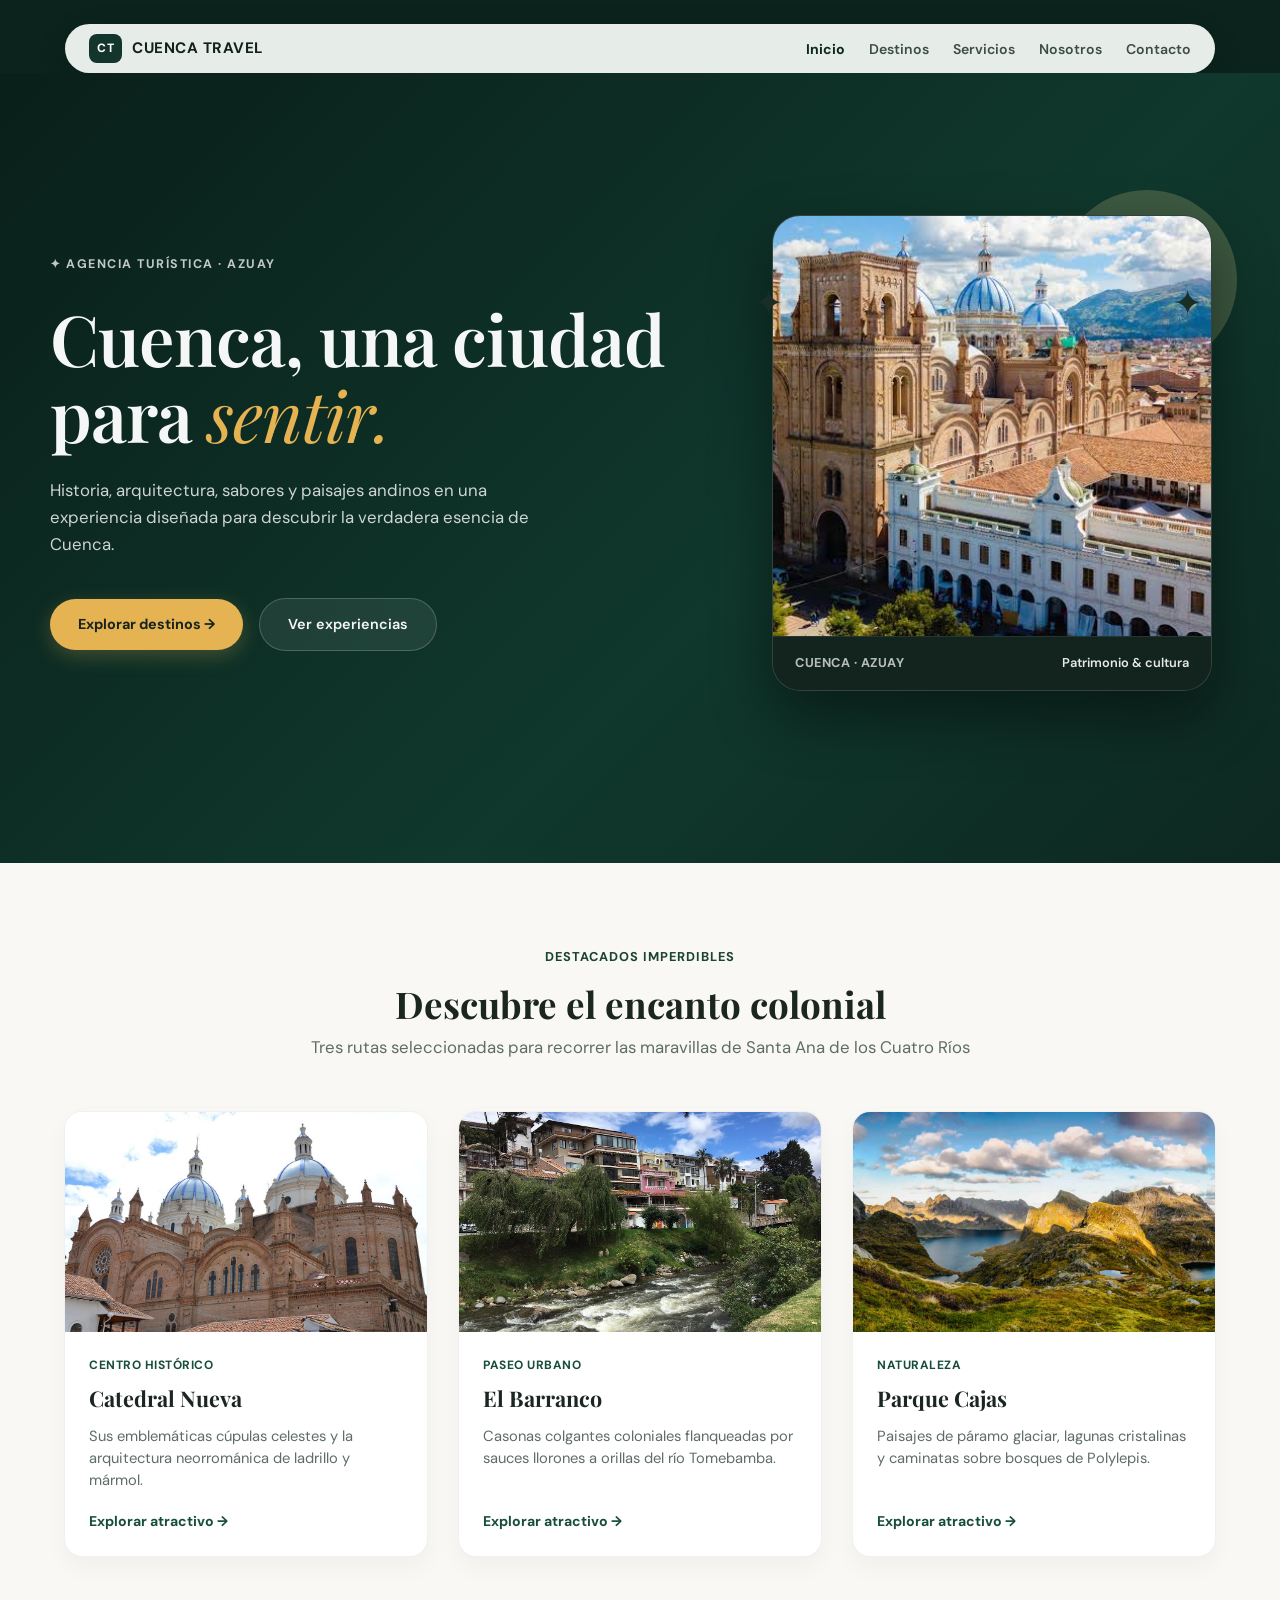
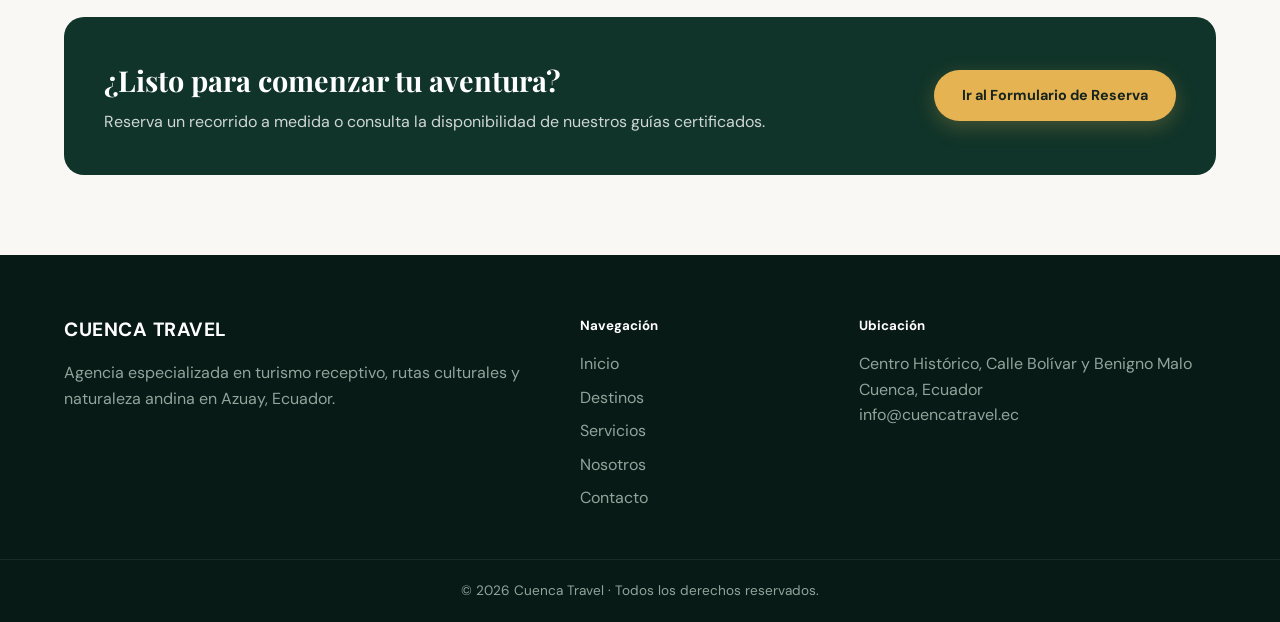
==== index.html @ 879805c0 "SUBIR PAGINA" ====
<!DOCTYPE html>
<html lang="es">
<head>
  <meta charset="UTF-8">
  <meta name="viewport" content="width=device-width, initial-scale=1.0">
  <title>Cuenca Travel | Agencia Turística Azuay</title>
  <link rel="stylesheet" href="css/styles.css">
  <link rel="preconnect" href="https://fonts.googleapis.com">
  <link rel="preconnect" href="https://fonts.gstatic.com" crossorigin>
  <link href="https://fonts.googleapis.com/css2?family=DM+Sans:ital,opsz,wght@0,9..40,400;0,9..40,600;0,9..40,700;1,9..40,400&family=Playfair+Display:ital,wght@0,600;0,700;1,400;1,600&display=swap" rel="stylesheet">
</head>
<body class="page-home">

  <!-- NAVBAR CÁPSULA FLOTANTE -->
  <header class="pill-header-wrap">
    <div class="pill-navbar">
      <a href="index.html" class="pill-brand">
        <span class="badge-icon">CT</span>
        <strong>CUENCA TRAVEL</strong>
      </a>
      <nav class="pill-nav">
        <ul>
          <li><a href="index.html" class="active">Inicio</a></li>
          <li><a href="destinos.html">Destinos</a></li>
          <li><a href="servicios.html">Servicios</a></li>
          <li><a href="nosotros.html">Nosotros</a></li>
          <li><a href="contacto.html">Contacto</a></li>
        </ul>
      </nav>
    </div>
  </header>

  <main>
    <!-- HERO SECTION MODERNO -->
    <section class="editorial-hero">
      <div class="circle-blur"></div>
      
      <div class="hero-grid-editorial">
        
        <!-- TEXTO IZQUIERDA -->
        <div class="editorial-copy">
          <span class="hero-eyebrow">✦ AGENCIA TURÍSTICA · AZUAY</span>
          <h1 class="hero-editorial-title">
            Cuenca, una ciudad para <em>sentir.</em>
          </h1>
          <p class="hero-editorial-text">
            Historia, arquitectura, sabores y paisajes andinos en una experiencia diseñada para descubrir la verdadera esencia de Cuenca.
          </p>
          <div class="editorial-cta-group">
            <a href="destinos.html" class="btn-pill-gold">Explorar destinos &rarr;</a>
            <a href="servicios.html" class="btn-pill-glass">Ver experiencias</a>
          </div>
        </div>

    
        <div class="editorial-visual">
          <div class="visual-card-wrapper">
            <div class="sparkle sp-1">✦</div>
            <div class="sparkle sp-2">✦</div>
            <div class="ambient-circle"></div>

            <article class="featured-floating-card">
              <div class="floating-card-image">
                <img src="images/hero.webp" alt="Panorámica de Cuenca">
              </div>
              <footer class="card-bar">
                <span class="bar-tag">CUENCA · AZUAY</span>
                <span class="bar-category">Patrimonio & cultura</span>
              </footer>
            </article>
          </div>
        </div>

      </div>
    </section>

    
    <section class="section-padding bg-cream">
      <div class="container">
        <div class="editorial-heading text-center">
          <span class="sub-badge">Destacados Imperdibles</span>
          <h2>Descubre el encanto colonial</h2>
          <p>Tres rutas seleccionadas para recorrer las maravillas de Santa Ana de los Cuatro Ríos</p>
        </div>

        <div class="editorial-tri-grid">
          <article class="clean-card">
            <div class="clean-card-img">
              <img src="images/catedral.webp" onerror="this.src='https://images.unsplash.com/photo-1596422846543-75c6fc197f07?w=600&auto=format&fit=crop&q=80'" alt="Catedral de Cuenca">
            </div>
            <div class="clean-card-body">
              <span class="meta-tag">Centro Histórico</span>
              <h3>Catedral Nueva</h3>
              <p>Sus emblemáticas cúpulas celestes y la arquitectura neorrománica de ladrillo y mármol.</p>
              <a href="destinos.html" class="link-clean">Explorar atractivo &rarr;</a>
            </div>
          </article>

          <article class="clean-card">
            <div class="clean-card-img">
              <img src="images/barranco.webp" onerror="this.src='https://images.unsplash.com/photo-1544644181-1484b3fdfc62?w=600&auto=format&fit=crop&q=80'" alt="Barranco de Cuenca">
            </div>
            <div class="clean-card-body">
              <span class="meta-tag">Paseo Urbano</span>
              <h3>El Barranco</h3>
              <p>Casonas colgantes coloniales flanqueadas por sauces llorones a orillas del río Tomebamba.</p>
              <a href="destinos.html" class="link-clean">Explorar atractivo &rarr;</a>
            </div>
          </article>

          <article class="clean-card">
            <div class="clean-card-img">
              <img src="images/cajas.webp" onerror="this.src='https://images.unsplash.com/photo-1506744038136-46273834b3fb?w=600&auto=format&fit=crop&q=80'" alt="Parque Nacional Cajas">
            </div>
            <div class="clean-card-body">
              <span class="meta-tag">Naturaleza</span>
              <h3>Parque Cajas</h3>
              <p>Paisajes de páramo glaciar, lagunas cristalinas y caminatas sobre bosques de Polylepis.</p>
              <a href="destinos.html" class="link-clean">Explorar atractivo &rarr;</a>
            </div>
          </article>
        </div>

        <div class="editorial-bottom-cta">
          <div class="cta-inner-clean">
            <div>
              <h3>¿Listo para comenzar tu aventura?</h3>
              <p>Reserva un recorrido a medida o consulta la disponibilidad de nuestros guías certificados.</p>
            </div>
            <a href="contacto.html" class="btn-pill-gold">Ir al Formulario de Reserva</a>
          </div>
        </div>
      </div>
    </section>
  </main>

  <!-- FOOTER -->
  <footer class="footer-editorial">
    <div class="container footer-clean-grid">
      <div>
        <h4 class="footer-logo">CUENCA TRAVEL</h4>
        <p>Agencia especializada en turismo receptivo, rutas culturales y naturaleza andina en Azuay, Ecuador.</p>
      </div>
      <div>
        <h5>Navegación</h5>
        <ul>
          <li><a href="index.html">Inicio</a></li>
          <li><a href="destinos.html">Destinos</a></li>
          <li><a href="servicios.html">Servicios</a></li>
          <li><a href="nosotros.html">Nosotros</a></li>
          <li><a href="contacto.html">Contacto</a></li>
        </ul>
      </div>
      <div>
        <h5>Ubicación</h5>
        <p>Centro Histórico, Calle Bolívar y Benigno Malo</p>
        <p>Cuenca, Ecuador</p>
        <p>info@cuencatravel.ec</p>
      </div>
    </div>
    <div class="footer-legal">
      <p>&copy; 2026 Cuenca Travel · Todos los derechos reservados.</p>
    </div>
  </footer>

</body>
</html>
---- css/styles.css ----
/* ===================================================
   VARIABLES DE COLOR EDITORIAL (ESTILO CUENCA TRAVEL)
   =================================================== */
:root {
  --bg-dark-green: #0b231c;       /* Verde bosque profundo */
  --bg-dark-gradient: linear-gradient(135deg, #091f19 0%, #10382d 60%, #0d2820 100%);
  --pill-nav-bg: #e6ede8;         /* Fondo crema claro de la cápsula */
  --gold-accent: #e5b352;         /* Amarillo ocre del botón */
  --gold-accent-hover: #cfa042;
  --cream-bg: #f9f8f5;           /* Fondo beige editorial */
  --text-dark: #1b2621;
  --text-muted: #5e6d65;
  --text-light: #f5f7f6;
  --glass-btn-bg: rgba(255, 255, 255, 0.08);
  --glass-btn-border: rgba(255, 255, 255, 0.2);
  --font-serif: 'Playfair Display', Georgia, serif;
  --font-sans: 'DM Sans', -apple-system, BlinkMacSystemFont, sans-serif;
  --transition: all 0.3s cubic-bezier(0.2, 0.8, 0.2, 1);
}

/* ===================================================
   RESET & BOX MODELING BÁSICO
   =================================================== */
*, *::before, *::after {
  box-sizing: border-box;
  margin: 0;
  padding: 0;
}

html {
  scroll-behavior: smooth;
}

body {
  font-family: var(--font-sans);
  background-color: var(--cream-bg);
  color: var(--text-dark);
  line-height: 1.6;
  overflow-x: hidden;
}

img {
  max-width: 100%;
  height: auto;
  display: block;
}

a {
  text-decoration: none;
  color: inherit;
  transition: var(--transition);
}

ul {
  list-style: none;
}

.container {
  width: 90%;
  max-width: 1200px;
  margin: 0 auto;
}

.section-padding {
  padding: 80px 0;
}

.text-center {
  text-align: center;
}

/* ===================================================
   NAVBAR EN FORMA DE CÁPSULA (PILL NAV)
   =================================================== */
.pill-header-wrap {
  background-color: #0b231c;
  padding: 24px 20px 0 20px;
  display: flex;
  justify-content: center;
}

.pill-navbar {
  background-color: var(--pill-nav-bg);
  width: 100%;
  max-width: 1150px;
  border-radius: 40px;
  padding: 10px 24px;
  display: flex;
  justify-content: space-between;
  align-items: center;
  box-shadow: 0 10px 30px rgba(0, 0, 0, 0.15);
}

.pill-brand {
  display: flex;
  align-items: center;
  gap: 10px;
  color: #122119;
  font-size: 0.95rem;
  letter-spacing: 0.5px;
}

.badge-icon {
  background-color: #14352b;
  color: #ffffff;
  font-size: 0.75rem;
  font-weight: 800;
  padding: 5px 8px;
  border-radius: 8px;
}

.pill-nav ul {
  display: flex;
  gap: 24px;
  align-items: center;
}

.pill-nav a {
  font-size: 0.88rem;
  font-weight: 600;
  color: #3b4d44;
  padding: 4px 0;
  position: relative;
}

.pill-nav a:hover,
.pill-nav a.active {
  color: #0d2820;
  font-weight: 700;
}

/* ===================================================
   HERO EDITORIAL OSCURO (INDEX.HTML)
   =================================================== */
.editorial-hero {
  position: relative;
  background: var(--bg-dark-gradient);
  color: var(--text-light);
  padding: 70px 20px 100px 20px;
  min-height: calc(100vh - 110px);
  display: flex;
  align-items: center;
  overflow: hidden;
}

.hero-grid-editorial {
  width: 100%;
  max-width: 1180px;
  margin: 0 auto;
  display: grid;
  grid-template-columns: 1.15fr 0.85fr;
  gap: 60px;
  align-items: center;
  position: relative;
  z-index: 2;
}

.hero-eyebrow {
  display: block;
  font-size: 0.78rem;
  font-weight: 700;
  letter-spacing: 1.5px;
  color: rgba(255, 255, 255, 0.75);
  margin-bottom: 25px;
}

.hero-editorial-title {
  font-family: var(--font-serif);
  font-size: clamp(3rem, 5.5vw, 4.8rem);
  font-weight: 600;
  line-height: 1.08;
  letter-spacing: -1px;
  margin-bottom: 25px;
}

.hero-editorial-title em {
  font-style: italic;
  font-weight: 400;
  color: var(--gold-accent);
}

.hero-editorial-text {
  font-size: 1.05rem;
  color: rgba(255, 255, 255, 0.8);
  max-width: 480px;
  line-height: 1.6;
  margin-bottom: 40px;
}

.editorial-cta-group {
  display: flex;
  align-items: center;
  gap: 16px;
  flex-wrap: wrap;
}

.btn-pill-gold {
  display: inline-block;
  background-color: var(--gold-accent);
  color: #17241d;
  font-weight: 700;
  font-size: 0.9rem;
  padding: 14px 28px;
  border-radius: 30px;
  border: none;
  cursor: pointer;
  box-shadow: 0 6px 20px rgba(229, 179, 82, 0.25);
  transition: var(--transition);
}

.btn-pill-gold:hover {
  background-color: var(--gold-accent-hover);
  transform: translateY(-2px);
}

.btn-pill-glass {
  display: inline-block;
  background-color: var(--glass-btn-bg);
  color: var(--text-light);
  border: 1px solid var(--glass-btn-border);
  backdrop-filter: blur(8px);
  font-weight: 600;
  font-size: 0.9rem;
  padding: 14px 28px;
  border-radius: 30px;
  transition: var(--transition);
}

.btn-pill-glass:hover {
  background-color: rgba(255, 255, 255, 0.16);
  transform: translateY(-2px);
}

/* COMPOSICIÓN FOTOGRÁFICA Y ELEMENTOS VISUALES */
.editorial-visual {
  display: flex;
  justify-content: center;
  position: relative;
}

.visual-card-wrapper {
  position: relative;
  width: 100%;
  max-width: 440px;
}

.ambient-circle {
  position: absolute;
  top: -25px;
  right: -25px;
  width: 180px;
  height: 180px;
  border-radius: 50%;
  background: #73845b;
  opacity: 0.45;
  z-index: 1;
}

.sparkle {
  position: absolute;
  font-size: 2.2rem;
  color: #1a2e26;
  z-index: 3;
}

.sp-1 { top: 60px; left: -18px; }
.sp-2 { top: 60px; right: 10px; }

.featured-floating-card {
  position: relative;
  z-index: 2;
  background: #1b2f27;
  border-radius: 28px;
  overflow: hidden;
  box-shadow: 0 25px 60px rgba(0, 0, 0, 0.45);
  border: 1px solid rgba(255, 255, 255, 0.1);
  transition: var(--transition);
}

.featured-floating-card:hover {
  transform: translateY(-6px);
}

.floating-card-image {
  height: 420px;
  width: 100%;
  overflow: hidden;
  background-color: #274238;
}

.floating-card-image img {
  width: 100%;
  height: 100%;
  object-fit: cover;
}

.card-bar {
  background-color: #12241d;
  padding: 16px 22px;
  display: flex;
  justify-content: space-between;
  align-items: center;
  font-size: 0.8rem;
  border-top: 1px solid rgba(255, 255, 255, 0.08);
}

.bar-tag {
  color: rgba(255, 255, 255, 0.7);
  font-weight: 700;
  letter-spacing: 0.5px;
}

.bar-category {
  color: rgba(255, 255, 255, 0.9);
  font-weight: 600;
}

/* ===================================================
   SECCIÓN DE ATRACTIVOS DESTACADOS (CLEAN CARDS)
   =================================================== */
.bg-cream {
  background-color: var(--cream-bg);
}

.editorial-heading {
  margin-bottom: 50px;
}

.sub-badge {
  font-size: 0.8rem;
  font-weight: 700;
  text-transform: uppercase;
  color: #1a4235;
  letter-spacing: 1px;
}

.editorial-heading h2 {
  font-family: var(--font-serif);
  font-size: 2.3rem;
  color: var(--text-dark);
  margin-top: 6px;
}

.editorial-heading p {
  color: var(--text-muted);
  font-size: 1.05rem;
}

.editorial-tri-grid {
  display: grid;
  grid-template-columns: repeat(auto-fit, minmax(310px, 1fr));
  gap: 30px;
}

.clean-card {
  background: #ffffff;
  border-radius: 18px;
  overflow: hidden;
  box-shadow: 0 10px 25px rgba(0, 0, 0, 0.04);
  border: 1px solid rgba(0, 0, 0, 0.06);
  transition: var(--transition);
  display: flex;
  flex-direction: column;
}

.clean-card:hover {
  transform: translateY(-6px);
  box-shadow: 0 16px 35px rgba(0, 0, 0, 0.08);
}

.clean-card-img {
  height: 220px;
  background-color: #e2e8e4;
  overflow: hidden;
}

.clean-card-img img {
  width: 100%;
  height: 100%;
  object-fit: cover;
  transition: transform 0.5s ease;
}

.clean-card:hover .clean-card-img img {
  transform: scale(1.05);
}

.clean-card-body {
  padding: 24px;
  display: flex;
  flex-direction: column;
  flex-grow: 1;
}

.meta-tag {
  font-size: 0.75rem;
  font-weight: 700;
  color: #174d3d;
  text-transform: uppercase;
  letter-spacing: 0.5px;
}

.clean-card-body h3 {
  font-family: var(--font-serif);
  font-size: 1.35rem;
  margin: 6px 0 10px 0;
  color: var(--text-dark);
}

.clean-card-body p {
  font-size: 0.92rem;
  color: var(--text-muted);
  line-height: 1.5;
  margin-bottom: 18px;
  flex-grow: 1;
}

.link-clean {
  font-weight: 700;
  font-size: 0.88rem;
  color: #174d3d;
  align-self: flex-start;
}

.link-clean:hover {
  transform: translateX(4px);
}

/* CTA BANNER INFERIOR EN EL INICIO */
.editorial-bottom-cta {
  margin-top: 60px;
}

.cta-inner-clean {
  background-color: #103429;
  color: #ffffff;
  border-radius: 20px;
  padding: 40px;
  display: flex;
  justify-content: space-between;
  align-items: center;
  flex-wrap: wrap;
  gap: 20px;
}

.cta-inner-clean h3 {
  font-family: var(--font-serif);
  font-size: 1.8rem;
  margin-bottom: 6px;
}

.cta-inner-clean p {
  color: rgba(255, 255, 255, 0.8);
}

/* ===================================================
   BANNER GENERAL DE PÁGINAS INTERNAS
   =================================================== */
.editorial-banner {
  background: var(--bg-dark-gradient);
  color: #ffffff;
  padding: 60px 20px;
}

.sub-badge-gold {
  color: var(--gold-accent);
  font-size: 0.8rem;
  font-weight: 700;
  text-transform: uppercase;
  letter-spacing: 1.5px;
  display: block;
  margin-bottom: 8px;
}

.editorial-banner h1 {
  font-family: var(--font-serif);
  font-size: clamp(2rem, 4vw, 2.8rem);
  margin-bottom: 10px;
}

.editorial-banner p {
  color: rgba(255, 255, 255, 0.8);
  max-width: 620px;
  margin: 0 auto;
  font-size: 0.98rem;
}

/* ===================================================
   CARDS 3D CON EFECTO FLIP (DESTINOS.HTML)
   =================================================== */
.cards-grid-3d {
  display: grid;
  grid-template-columns: repeat(auto-fit, minmax(320px, 1fr));
  gap: 32px;
}

.card-flip-container {
  height: 430px;
  perspective: 1000px; /* Profundidad 3D */
}

.card-flip-inner {
  position: relative;
  width: 100%;
  height: 100%;
  transition: transform 0.8s cubic-bezier(0.175, 0.885, 0.32, 1.275);
  transform-style: preserve-3d;
  border-radius: 20px;
  box-shadow: 0 10px 30px rgba(0, 0, 0, 0.08);
}

.card-flip-container:hover .card-flip-inner {
  transform: rotateY(180deg);
}

.card-front, .card-back {
  position: absolute;
  inset: 0;
  -webkit-backface-visibility: hidden;
  backface-visibility: hidden;
  border-radius: 20px;
  overflow: hidden;
}

.card-front img {
  width: 100%;
  height: 100%;
  object-fit: cover;
}

.card-front-overlay {
  position: absolute;
  bottom: 0;
  left: 0;
  right: 0;
  background: linear-gradient(to top, rgba(9, 31, 25, 0.95), transparent);
  padding: 30px 22px 22px 22px;
  color: #ffffff;
}

.card-front-overlay h3 {
  font-family: var(--font-serif);
  font-size: 1.35rem;
  margin-bottom: 6px;
}

.tag {
  font-size: 0.75rem;
  background: var(--gold-accent);
  color: #0b231c;
  padding: 3px 8px;
  border-radius: 4px;
  font-weight: 700;
}

.card-back {
  background: #ffffff;
  transform: rotateY(180deg);
  padding: 30px;
  display: flex;
  flex-direction: column;
  justify-content: space-between;
  border: 1px solid rgba(0, 0, 0, 0.08);
}

.card-back h3 {
  font-family: var(--font-serif);
  color: #10382d;
  font-size: 1.3rem;
}

.card-back p {
  font-size: 0.88rem;
  color: var(--text-muted);
}

.btn-card {
  align-self: flex-start;
  padding: 8px 18px;
  background: #10382d;
  color: #ffffff;
  font-size: 0.85rem;
  font-weight: 700;
  border-radius: 20px;
}

.btn-card:hover {
  background: #0b231c;
}

/* ===================================================
   TARJETAS DE PAQUETES (SERVICIOS.HTML)
   =================================================== */
.pricing-grid {
  display: grid;
  grid-template-columns: repeat(auto-fit, minmax(260px, 1fr));
  gap: 30px;
}

.package-card {
  background: #ffffff;
  border-radius: 20px;
  border: 1px solid rgba(0,0,0,0.06);
  box-shadow: 0 10px 30px rgba(0,0,0,0.04);
  display: flex;
  flex-direction: column;
  overflow: hidden;
  position: relative;
  transition: var(--transition);
}

.package-card:hover {
  transform: translateY(-8px);
  box-shadow: 0 18px 40px rgba(0,0,0,0.08);
}

.package-card.featured {
  border: 2px solid var(--gold-accent);
}

.package-badge {
  position: absolute;
  top: 15px;
  right: -30px;
  background: var(--gold-accent);
  color: #0b231c;
  font-size: 0.72rem;
  font-weight: 800;
  padding: 4px 32px;
  transform: rotate(45deg);
}

.package-header {
  padding: 30px 24px 20px 24px;
  border-bottom: 1px solid rgba(0,0,0,0.06);
}

.package-type {
  font-size: 0.78rem;
  font-weight: 700;
  color: #10382d;
  text-transform: uppercase;
}

.package-header h3 {
  font-family: var(--font-serif);
  font-size: 1.35rem;
  margin: 6px 0;
}

.price-tag {
  display: flex;
  align-items: baseline;
  gap: 2px;
}

.price-tag .currency {
  font-size: 1.2rem;
  font-weight: 700;
  color: #10382d;
}

.price-tag .amount {
  font-size: 2.2rem;
  font-weight: 800;
  color: #10382d;
}

.price-tag .period {
  font-size: 0.85rem;
  color: var(--text-muted);
}

.package-body {
  padding: 24px;
  display: flex;
  flex-direction: column;
  flex-grow: 1;
  justify-content: space-between;
}

.package-desc {
  font-size: 0.9rem;
  color: var(--text-muted);
  margin-bottom: 20px;
}

.package-features {
  margin-bottom: 25px;
}

.package-features li {
  font-size: 0.88rem;
  margin-bottom: 10px;
  padding-left: 20px;
  position: relative;
}

.package-features li::before {
  content: '✓';
  position: absolute;
  left: 0;
  color: #10382d;
  font-weight: bold;
}

.btn-block-custom {
  display: block;
  width: 100%;
  text-align: center;
}

/* ===================================================
   NOSOTROS & PILARES (NOSOTROS.HTML)
   =================================================== */
.history-block {
  max-width: 820px;
  margin: 0 auto 60px auto;
}

.history-block h2 {
  font-family: var(--font-serif);
  font-size: 2.2rem;
  margin: 8px 0 15px 0;
}

.lead-paragraph {
  font-size: 1.1rem;
  color: var(--text-muted);
  line-height: 1.7;
}

.info-pillar-card {
  background: #ffffff;
  padding: 35px 28px;
  border-radius: 18px;
  border: 1px solid rgba(0,0,0,0.06);
  box-shadow: 0 8px 24px rgba(0,0,0,0.04);
}

.pillar-symbol {
  font-size: 1.5rem;
  color: var(--gold-accent);
  margin-bottom: 12px;
}

.info-pillar-card h3 {
  font-family: var(--font-serif);
  font-size: 1.35rem;
  margin-bottom: 12px;
}

.info-pillar-card p {
  font-size: 0.92rem;
  color: var(--text-muted);
}

.values-checklist li {
  font-size: 0.9rem;
  margin-bottom: 10px;
}

.bg-white-custom {
  background: #ffffff;
}

.reasons-editorial-grid {
  display: grid;
  grid-template-columns: repeat(auto-fit, minmax(240px, 1fr));
  gap: 25px;
}

.reason-pill-card {
  background: var(--cream-bg);
  padding: 30px 24px;
  border-radius: 16px;
  border: 1px solid rgba(0,0,0,0.06);
}

.number-tag {
  font-family: var(--font-serif);
  font-size: 1.8rem;
  font-weight: 700;
  color: var(--gold-accent);
  display: block;
  margin-bottom: 6px;
}

.reason-pill-card h4 {
  font-size: 1.1rem;
  margin-bottom: 8px;
}

.reason-pill-card p {
  font-size: 0.88rem;
  color: var(--text-muted);
}

/* ===================================================
   FORMULARIO Y CONTACTO (CONTACTO.HTML)
   =================================================== */
.contact-editorial-layout {
  display: grid;
  grid-template-columns: 1fr 1.4fr;
  gap: 50px;
  align-items: flex-start;
}

.contact-editorial-info h2 {
  font-family: var(--font-serif);
  font-size: 2.2rem;
  margin: 6px 0 12px 0;
}

.contact-editorial-info p {
  color: var(--text-muted);
  font-size: 0.95rem;
  margin-bottom: 30px;
}

.contact-info-pill {
  background: #ffffff;
  padding: 18px 20px;
  border-radius: 14px;
  border: 1px solid rgba(0,0,0,0.06);
  margin-bottom: 16px;
}

.contact-info-pill strong {
  display: block;
  font-size: 0.85rem;
  color: #10382d;
  margin-bottom: 4px;
}

.contact-info-pill p {
  margin-bottom: 0;
  font-size: 0.9rem;
}

.contact-form-container {
  background: #ffffff;
  padding: 40px;
  border-radius: 24px;
  border: 1px solid rgba(0,0,0,0.06);
  box-shadow: 0 12px 35px rgba(0,0,0,0.05);
}

.form-row {
  display: flex;
  gap: 20px;
}

.form-group {
  margin-bottom: 20px;
  flex: 1;
}

.form-group label {
  display: block;
  font-size: 0.88rem;
  font-weight: 600;
  margin-bottom: 8px;
  color: #1b2621;
}

.form-group input,
.form-group select,
.form-group textarea {
  width: 100%;
  padding: 12px 16px;
  border: 1px solid #d0d7d3;
  border-radius: 12px;
  font-family: var(--font-sans);
  font-size: 0.92rem;
  background-color: #fafbfc;
  transition: var(--transition);
}

.form-group input:focus,
.form-group select:focus,
.form-group textarea:focus {
  outline: none;
  border-color: #10382d;
  background-color: #ffffff;
  box-shadow: 0 0 0 4px rgba(16, 56, 45, 0.12);
}

/* ===================================================
   FOOTER EDITORIAL
   =================================================== */
.footer-editorial {
  background-color: #081a15;
  color: #92a49b;
  padding: 60px 0 20px 0;
}

.footer-clean-grid {
  display: grid;
  grid-template-columns: 2fr 1fr 1.5fr;
  gap: 40px;
  padding-bottom: 40px;
}

.footer-logo {
  color: #ffffff;
  font-size: 1.2rem;
  letter-spacing: 0.5px;
  margin-bottom: 15px;
}

.footer-clean-grid h5 {
  color: #ffffff;
  margin-bottom: 15px;
}

.footer-clean-grid ul li {
  margin-bottom: 8px;
}

.footer-clean-grid a:hover {
  color: #ffffff;
  padding-left: 4px;
}

.footer-legal {
  border-top: 1px solid rgba(255, 255, 255, 0.08);
  padding-top: 20px;
  text-align: center;
  font-size: 0.85rem;
}

/* ===================================================
   RESPONSIVE Y MEDIA QUERIES (OBLIGATORIO)
   =================================================== */
@media (max-width: 900px) {
  .hero-grid-editorial {
    grid-template-columns: 1fr;
    text-align: center;
  }

  .hero-editorial-text {
    margin: 0 auto 30px auto;
  }

  .editorial-cta-group {
    justify-content: center;
  }

  .pill-navbar {
    flex-direction: column;
    gap: 15px;
  }

  .pill-nav ul {
    flex-wrap: wrap;
    justify-content: center;
  }

  .contact-editorial-layout {
    grid-template-columns: 1fr;
  }

  .form-row {
    flex-direction: column;
    gap: 0;
  }

  .footer-clean-grid {
    grid-template-columns: 1fr;
    text-align: center;
  }
}
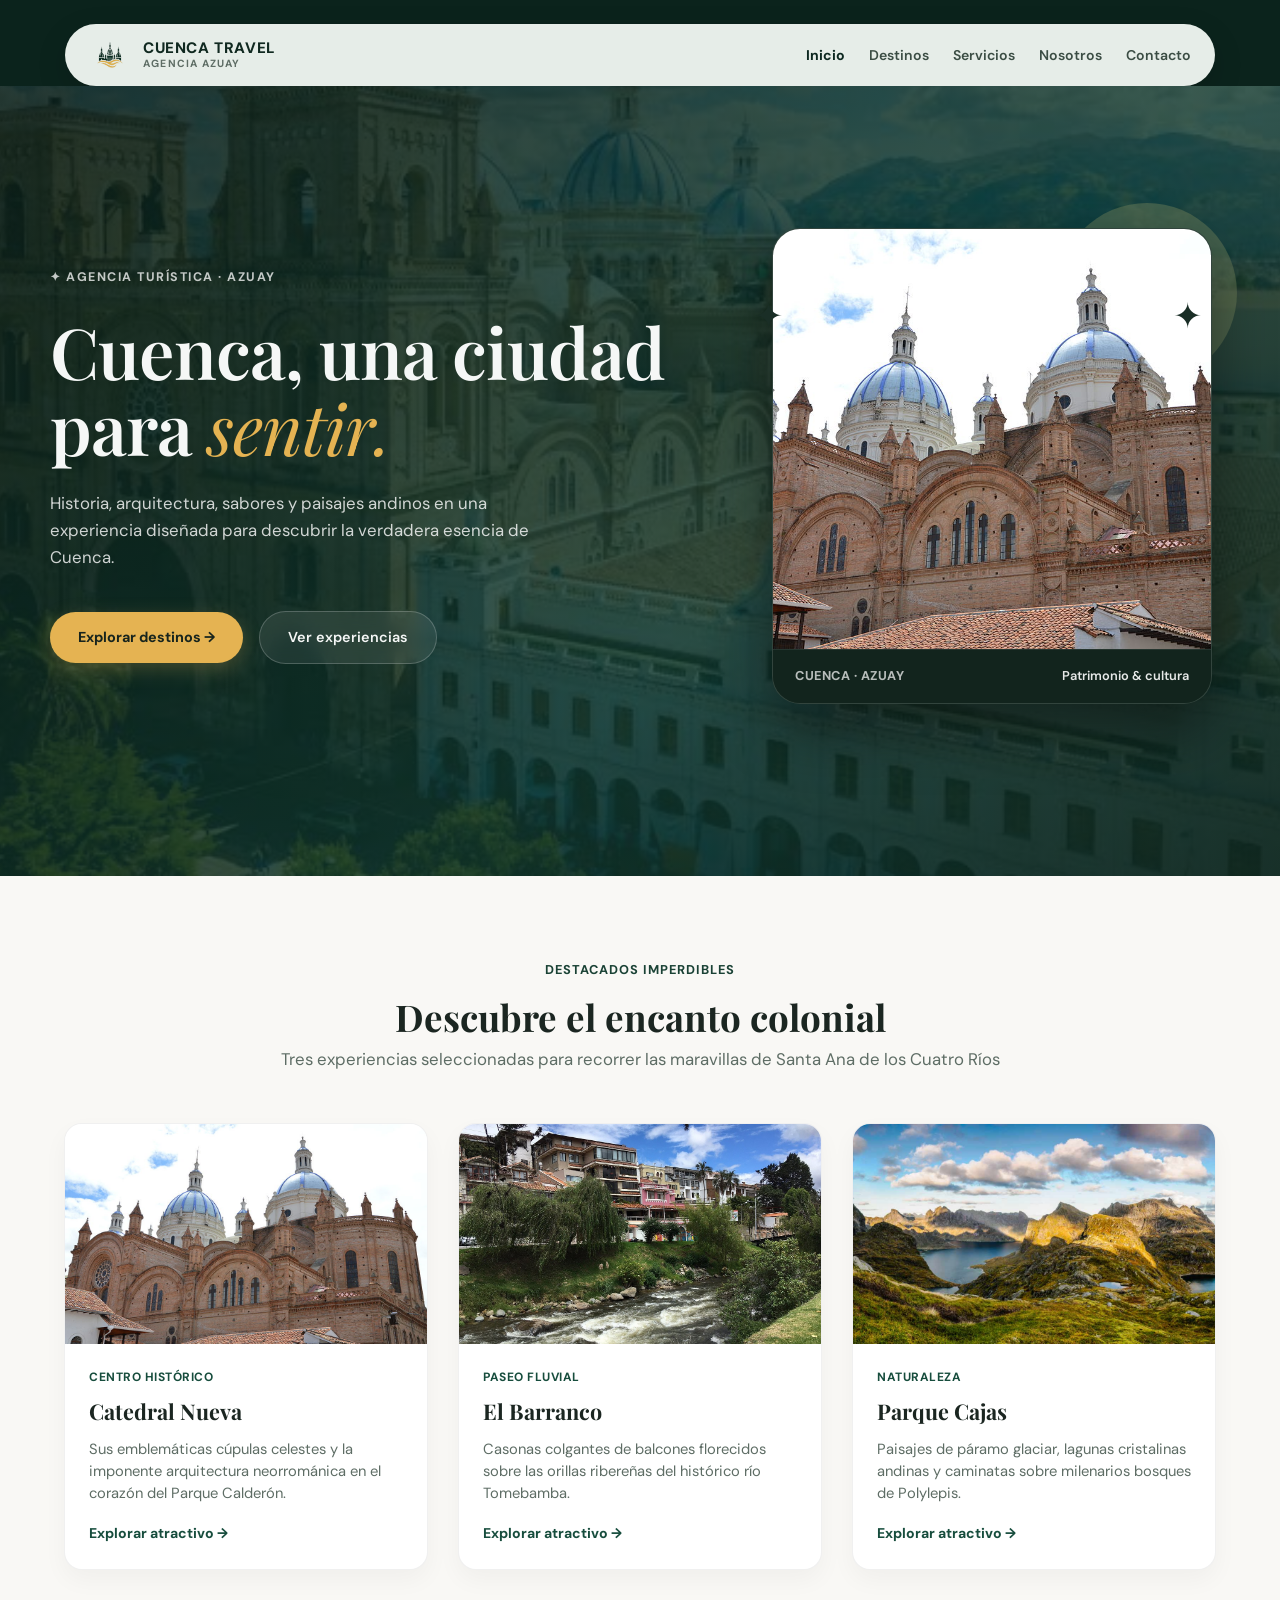
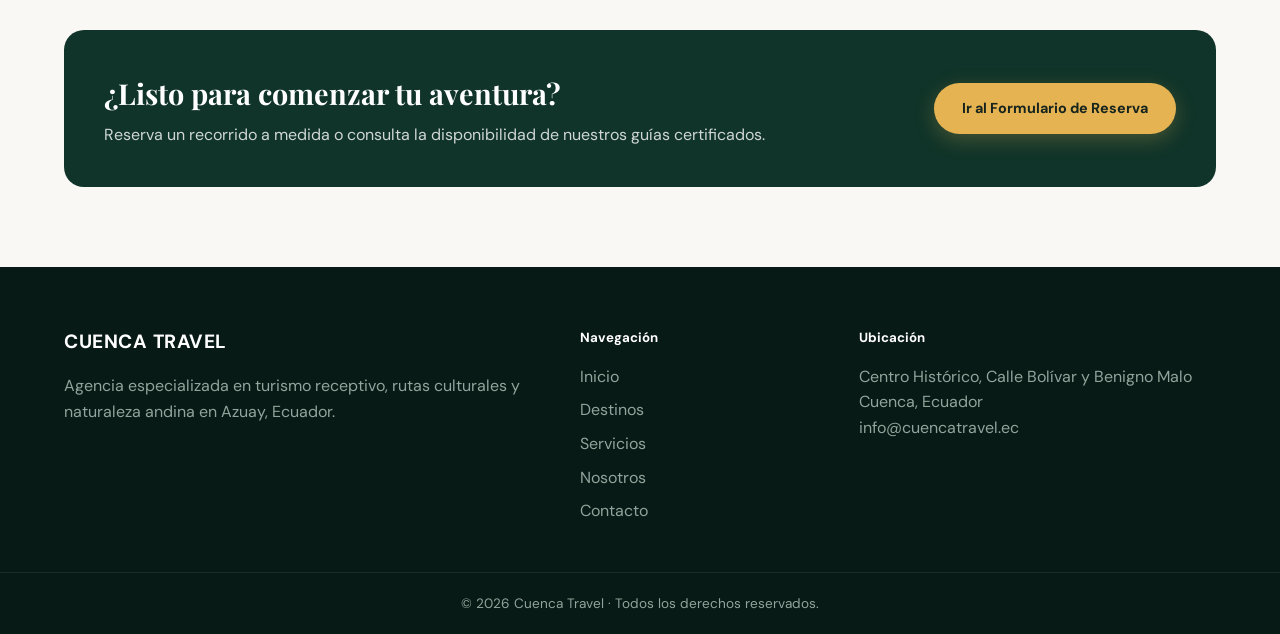
==== commit b8cd64c1: "ACTUALIZACION" ====
--- a/index.html
+++ b/index.html
@@ -3,7 +3,8 @@
 <head>
   <meta charset="UTF-8">
   <meta name="viewport" content="width=device-width, initial-scale=1.0">
-  <title>Cuenca Travel | Agencia Turística Azuay</title>
+  <title>Cuenca Travel | Inicio</title>
+  <link rel="icon" type="image/png" href="images/logo.png">
   <link rel="stylesheet" href="css/styles.css">
   <link rel="preconnect" href="https://fonts.googleapis.com">
   <link rel="preconnect" href="https://fonts.gstatic.com" crossorigin>
@@ -15,8 +16,11 @@
   <header class="pill-header-wrap">
     <div class="pill-navbar">
       <a href="index.html" class="pill-brand">
-        <span class="badge-icon">CT</span>
-        <strong>CUENCA TRAVEL</strong>
+        <img src="images/logo.png" alt="Cuenca Travel Logo" class="brand-logo-img">
+        <div class="brand-text-group">
+          <strong>CUENCA TRAVEL</strong>
+          <span class="brand-sub">AGENCIA AZUAY</span>
+        </div>
       </a>
       <nav class="pill-nav">
         <ul>
@@ -31,10 +35,8 @@
   </header>
 
   <main>
-    <!-- HERO SECTION MODERNO -->
+    <!-- HERO EDITORIAL OSCURO -->
     <section class="editorial-hero">
-      <div class="circle-blur"></div>
-      
       <div class="hero-grid-editorial">
         
         <!-- TEXTO IZQUIERDA -->
@@ -52,7 +54,7 @@
           </div>
         </div>
 
-    
+        <!-- CARD FOTOGRÁFICA DERECHA -->
         <div class="editorial-visual">
           <div class="visual-card-wrapper">
             <div class="sparkle sp-1">✦</div>
@@ -61,7 +63,7 @@
 
             <article class="featured-floating-card">
               <div class="floating-card-image">
-                <img src="images/hero.webp" alt="Panorámica de Cuenca">
+                <img src="images/catedral.webp" alt="Catedral de la Inmaculada Concepción de Cuenca">
               </div>
               <footer class="card-bar">
                 <span class="bar-tag">CUENCA · AZUAY</span>
@@ -74,48 +76,48 @@
       </div>
     </section>
 
-    
+    <!-- PILARES DESTACADOS (3 CLAVES) -->
     <section class="section-padding bg-cream">
       <div class="container">
         <div class="editorial-heading text-center">
           <span class="sub-badge">Destacados Imperdibles</span>
           <h2>Descubre el encanto colonial</h2>
-          <p>Tres rutas seleccionadas para recorrer las maravillas de Santa Ana de los Cuatro Ríos</p>
+          <p>Tres experiencias seleccionadas para recorrer las maravillas de Santa Ana de los Cuatro Ríos</p>
         </div>
 
         <div class="editorial-tri-grid">
           <article class="clean-card">
             <div class="clean-card-img">
-              <img src="images/catedral.webp" onerror="this.src='https://images.unsplash.com/photo-1596422846543-75c6fc197f07?w=600&auto=format&fit=crop&q=80'" alt="Catedral de Cuenca">
+              <img src="images/catedral.webp" alt="Catedral Nueva de Cuenca">
             </div>
             <div class="clean-card-body">
               <span class="meta-tag">Centro Histórico</span>
               <h3>Catedral Nueva</h3>
-              <p>Sus emblemáticas cúpulas celestes y la arquitectura neorrománica de ladrillo y mármol.</p>
+              <p>Sus emblemáticas cúpulas celestes y la imponente arquitectura neorrománica en el corazón del Parque Calderón.</p>
               <a href="destinos.html" class="link-clean">Explorar atractivo &rarr;</a>
             </div>
           </article>
 
           <article class="clean-card">
             <div class="clean-card-img">
-              <img src="images/barranco.webp" onerror="this.src='https://images.unsplash.com/photo-1544644181-1484b3fdfc62?w=600&auto=format&fit=crop&q=80'" alt="Barranco de Cuenca">
+              <img src="images/barranco.webp" alt="El Barranco del Río Tomebamba">
             </div>
             <div class="clean-card-body">
-              <span class="meta-tag">Paseo Urbano</span>
+              <span class="meta-tag">Paseo Fluvial</span>
               <h3>El Barranco</h3>
-              <p>Casonas colgantes coloniales flanqueadas por sauces llorones a orillas del río Tomebamba.</p>
+              <p>Casonas colgantes de balcones florecidos sobre las orillas ribereñas del histórico río Tomebamba.</p>
               <a href="destinos.html" class="link-clean">Explorar atractivo &rarr;</a>
             </div>
           </article>
 
           <article class="clean-card">
             <div class="clean-card-img">
-              <img src="images/cajas.webp" onerror="this.src='https://images.unsplash.com/photo-1506744038136-46273834b3fb?w=600&auto=format&fit=crop&q=80'" alt="Parque Nacional Cajas">
+              <img src="images/cajas.webp" alt="Parque Nacional Cajas">
             </div>
             <div class="clean-card-body">
               <span class="meta-tag">Naturaleza</span>
               <h3>Parque Cajas</h3>
-              <p>Paisajes de páramo glaciar, lagunas cristalinas y caminatas sobre bosques de Polylepis.</p>
+              <p>Paisajes de páramo glaciar, lagunas cristalinas andinas y caminatas sobre milenarios bosques de Polylepis.</p>
               <a href="destinos.html" class="link-clean">Explorar atractivo &rarr;</a>
             </div>
           </article>
--- a/css/styles.css
+++ b/css/styles.css
@@ -1,13 +1,13 @@
 /* ===================================================
-   VARIABLES DE COLOR EDITORIAL (ESTILO CUENCA TRAVEL)
+   VARIABLES GLOBALES & PALETA EDITORIAL (CUENCA TRAVEL)
    =================================================== */
 :root {
-  --bg-dark-green: #0b231c;       /* Verde bosque profundo */
+  --bg-dark-green: #0b231c;
   --bg-dark-gradient: linear-gradient(135deg, #091f19 0%, #10382d 60%, #0d2820 100%);
-  --pill-nav-bg: #e6ede8;         /* Fondo crema claro de la cápsula */
-  --gold-accent: #e5b352;         /* Amarillo ocre del botón */
+  --pill-nav-bg: #e6ede8;
+  --gold-accent: #e5b352;
   --gold-accent-hover: #cfa042;
-  --cream-bg: #f9f8f5;           /* Fondo beige editorial */
+  --cream-bg: #f9f8f5;
   --text-dark: #1b2621;
   --text-muted: #5e6d65;
   --text-light: #f5f7f6;
@@ -18,9 +18,7 @@
   --transition: all 0.3s cubic-bezier(0.2, 0.8, 0.2, 1);
 }
 
-/* ===================================================
-   RESET & BOX MODELING BÁSICO
-   =================================================== */
+/* RESET & BOX SIZING */
 *, *::before, *::after {
   box-sizing: border-box;
   margin: 0;
@@ -70,7 +68,7 @@
 }
 
 /* ===================================================
-   NAVBAR EN FORMA DE CÁPSULA (PILL NAV)
+   NAVBAR EN CÁPSULA (PILL NAV) CON LOGO
    =================================================== */
 .pill-header-wrap {
   background-color: #0b231c;
@@ -94,19 +92,39 @@
 .pill-brand {
   display: flex;
   align-items: center;
-  gap: 10px;
-  color: #122119;
+  gap: 12px;
+}
+
+.brand-logo-img {
+  width: 42px;
+  height: 42px;
+  object-fit: contain;
+  transition: transform 0.3s ease;
+}
+
+.pill-brand:hover .brand-logo-img {
+  transform: scale(1.08);
+}
+
+.brand-text-group {
+  display: flex;
+  flex-direction: column;
+  line-height: 1.15;
+}
+
+.brand-text-group strong {
+  font-family: var(--font-sans);
   font-size: 0.95rem;
-  letter-spacing: 0.5px;
-}
-
-.badge-icon {
-  background-color: #14352b;
-  color: #ffffff;
-  font-size: 0.75rem;
   font-weight: 800;
-  padding: 5px 8px;
-  border-radius: 8px;
+  letter-spacing: 0.6px;
+  color: #102920;
+}
+
+.brand-sub {
+  font-size: 0.65rem;
+  font-weight: 700;
+  letter-spacing: 1.2px;
+  color: #5e6d65;
 }
 
 .pill-nav ul {
@@ -120,7 +138,6 @@
   font-weight: 600;
   color: #3b4d44;
   padding: 4px 0;
-  position: relative;
 }
 
 .pill-nav a:hover,
@@ -130,11 +147,13 @@
 }
 
 /* ===================================================
-   HERO EDITORIAL OSCURO (INDEX.HTML)
+   HERO EDITORIAL OSCURO (INDEX)
    =================================================== */
 .editorial-hero {
   position: relative;
-  background: var(--bg-dark-gradient);
+  background: 
+    linear-gradient(135deg, rgba(9, 31, 25, 0.88) 0%, rgba(16, 56, 45, 0.82) 60%, rgba(13, 40, 32, 0.92) 100%),
+    url('../images/hero.webp') center/cover no-repeat fixed;
   color: var(--text-light);
   padding: 70px 20px 100px 20px;
   min-height: calc(100vh - 110px);
@@ -231,7 +250,7 @@
   transform: translateY(-2px);
 }
 
-/* COMPOSICIÓN FOTOGRÁFICA Y ELEMENTOS VISUALES */
+/* COMPOSICIÓN VISUAL CON SPARKLES Y TARJETA */
 .editorial-visual {
   display: flex;
   justify-content: center;
@@ -316,7 +335,7 @@
 }
 
 /* ===================================================
-   SECCIÓN DE ATRACTIVOS DESTACADOS (CLEAN CARDS)
+   TARJETAS LIMPIAS DESTACADAS (INDEX)
    =================================================== */
 .bg-cream {
   background-color: var(--cream-bg);
@@ -426,7 +445,6 @@
   transform: translateX(4px);
 }
 
-/* CTA BANNER INFERIOR EN EL INICIO */
 .editorial-bottom-cta {
   margin-top: 60px;
 }
@@ -454,7 +472,7 @@
 }
 
 /* ===================================================
-   BANNER GENERAL DE PÁGINAS INTERNAS
+   BANNER DE PÁGINAS INTERNAS
    =================================================== */
 .editorial-banner {
   background: var(--bg-dark-gradient);
@@ -486,7 +504,7 @@
 }
 
 /* ===================================================
-   CARDS 3D CON EFECTO FLIP (DESTINOS.HTML)
+   TARJETAS 3D FLIP EFFECT (DESTINOS)
    =================================================== */
 .cards-grid-3d {
   display: grid;
@@ -496,7 +514,7 @@
 
 .card-flip-container {
   height: 430px;
-  perspective: 1000px; /* Profundidad 3D */
+  perspective: 1000px;
 }
 
 .card-flip-inner {
@@ -589,7 +607,7 @@
 }
 
 /* ===================================================
-   TARJETAS DE PAQUETES (SERVICIOS.HTML)
+   TARJETAS DE SERVICIOS (SERVICIOS)
    =================================================== */
 .pricing-grid {
   display: grid;
@@ -711,7 +729,7 @@
 }
 
 /* ===================================================
-   NOSOTROS & PILARES (NOSOTROS.HTML)
+   NOSOTROS & PILARES
    =================================================== */
 .history-block {
   max-width: 820px;
@@ -797,7 +815,7 @@
 }
 
 /* ===================================================
-   FORMULARIO Y CONTACTO (CONTACTO.HTML)
+   CONTACTO Y FORMULARIO
    =================================================== */
 .contact-editorial-layout {
   display: grid;
@@ -931,7 +949,7 @@
 }
 
 /* ===================================================
-   RESPONSIVE Y MEDIA QUERIES (OBLIGATORIO)
+   MEDIA QUERIES (RESPONSIVE DESIGN)
    =================================================== */
 @media (max-width: 900px) {
   .hero-grid-editorial {
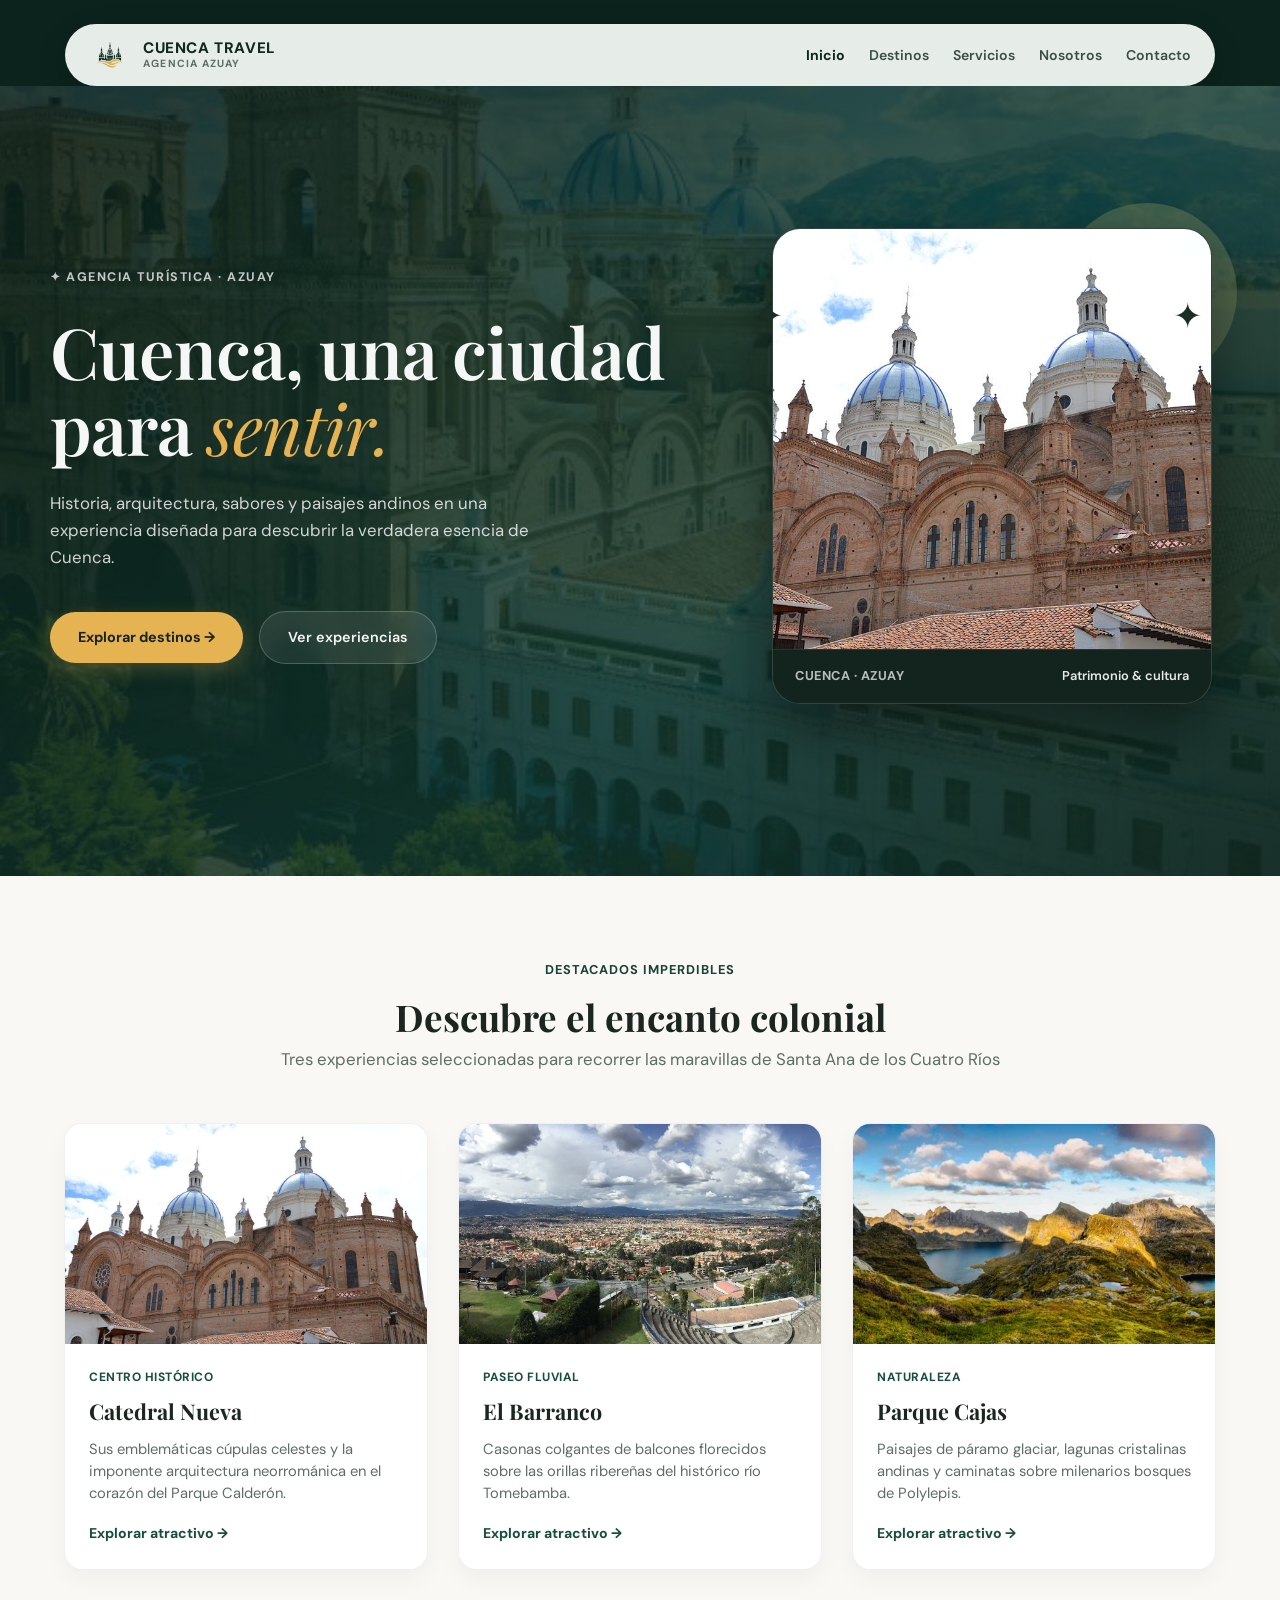
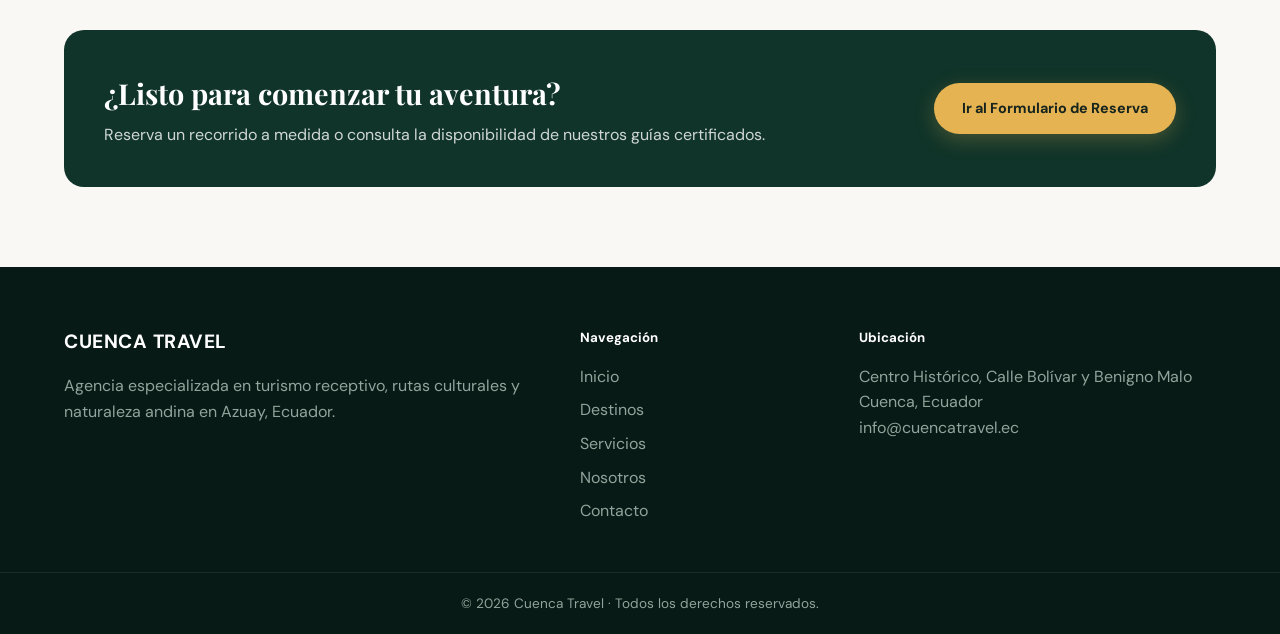
==== commit 2f87a6b3: "ACTUALIZACION 2.0" ====
--- a/index.html
+++ b/index.html
@@ -63,7 +63,7 @@
 
             <article class="featured-floating-card">
               <div class="floating-card-image">
-                <img src="images/catedral.webp" alt="Catedral de la Inmaculada Concepción de Cuenca">
+                <img src="images/destino1.webp" alt="Catedral de la Inmaculada Concepción de Cuenca">
               </div>
               <footer class="card-bar">
                 <span class="bar-tag">CUENCA · AZUAY</span>
@@ -88,7 +88,7 @@
         <div class="editorial-tri-grid">
           <article class="clean-card">
             <div class="clean-card-img">
-              <img src="images/catedral.webp" alt="Catedral Nueva de Cuenca">
+              <img src="images/destino1.webp" alt="Catedral Nueva de Cuenca">
             </div>
             <div class="clean-card-body">
               <span class="meta-tag">Centro Histórico</span>
@@ -100,7 +100,7 @@
 
           <article class="clean-card">
             <div class="clean-card-img">
-              <img src="images/barranco.webp" alt="El Barranco del Río Tomebamba">
+              <img src="images/destino2.webp" alt="El Barranco del Río Tomebamba">
             </div>
             <div class="clean-card-body">
               <span class="meta-tag">Paseo Fluvial</span>
@@ -112,7 +112,7 @@
 
           <article class="clean-card">
             <div class="clean-card-img">
-              <img src="images/cajas.webp" alt="Parque Nacional Cajas">
+              <img src="images/destino4.webp" alt="Parque Nacional Cajas">
             </div>
             <div class="clean-card-body">
               <span class="meta-tag">Naturaleza</span>
--- a/css/styles.css
+++ b/css/styles.css
@@ -250,7 +250,7 @@
   transform: translateY(-2px);
 }
 
-/* COMPOSICIÓN VISUAL CON SPARKLES Y TARJETA */
+/* COMPOSICIÓN VISUAL */
 .editorial-visual {
   display: flex;
   justify-content: center;
@@ -904,6 +904,58 @@
   box-shadow: 0 0 0 4px rgba(16, 56, 45, 0.12);
 }
 
+/* MENSAJE DE CONFIRMACIÓN DE RESERVA */
+.mensaje-confirmacion {
+  text-align: center;
+  padding: 30px 10px;
+  animation: fadeIn 0.4s ease-in-out;
+}
+
+@keyframes fadeIn {
+  from { opacity: 0; transform: translateY(10px); }
+  to { opacity: 1; transform: translateY(0); }
+}
+
+.icono-check {
+  font-size: 2.5rem;
+  color: var(--gold-accent);
+  margin-bottom: 12px;
+}
+
+.mensaje-confirmacion h3 {
+  font-family: var(--font-serif);
+  font-size: 1.8rem;
+  color: #10382d;
+  margin-bottom: 12px;
+}
+
+.mensaje-confirmacion p {
+  color: var(--text-muted);
+  font-size: 0.95rem;
+  line-height: 1.6;
+}
+
+.detalle-reserva-caja {
+  background-color: #f0f5f2;
+  border-left: 4px solid #10382d;
+  border-radius: 8px;
+  padding: 16px 20px;
+  margin: 24px 0;
+  text-align: left;
+}
+
+.detalle-reserva-caja p {
+  color: #1b2621;
+  font-size: 0.92rem;
+  margin: 0;
+}
+
+.nota-atencion {
+  font-size: 0.85rem !important;
+  color: #5e6d65;
+  margin-bottom: 25px;
+}
+
 /* ===================================================
    FOOTER EDITORIAL
    =================================================== */
